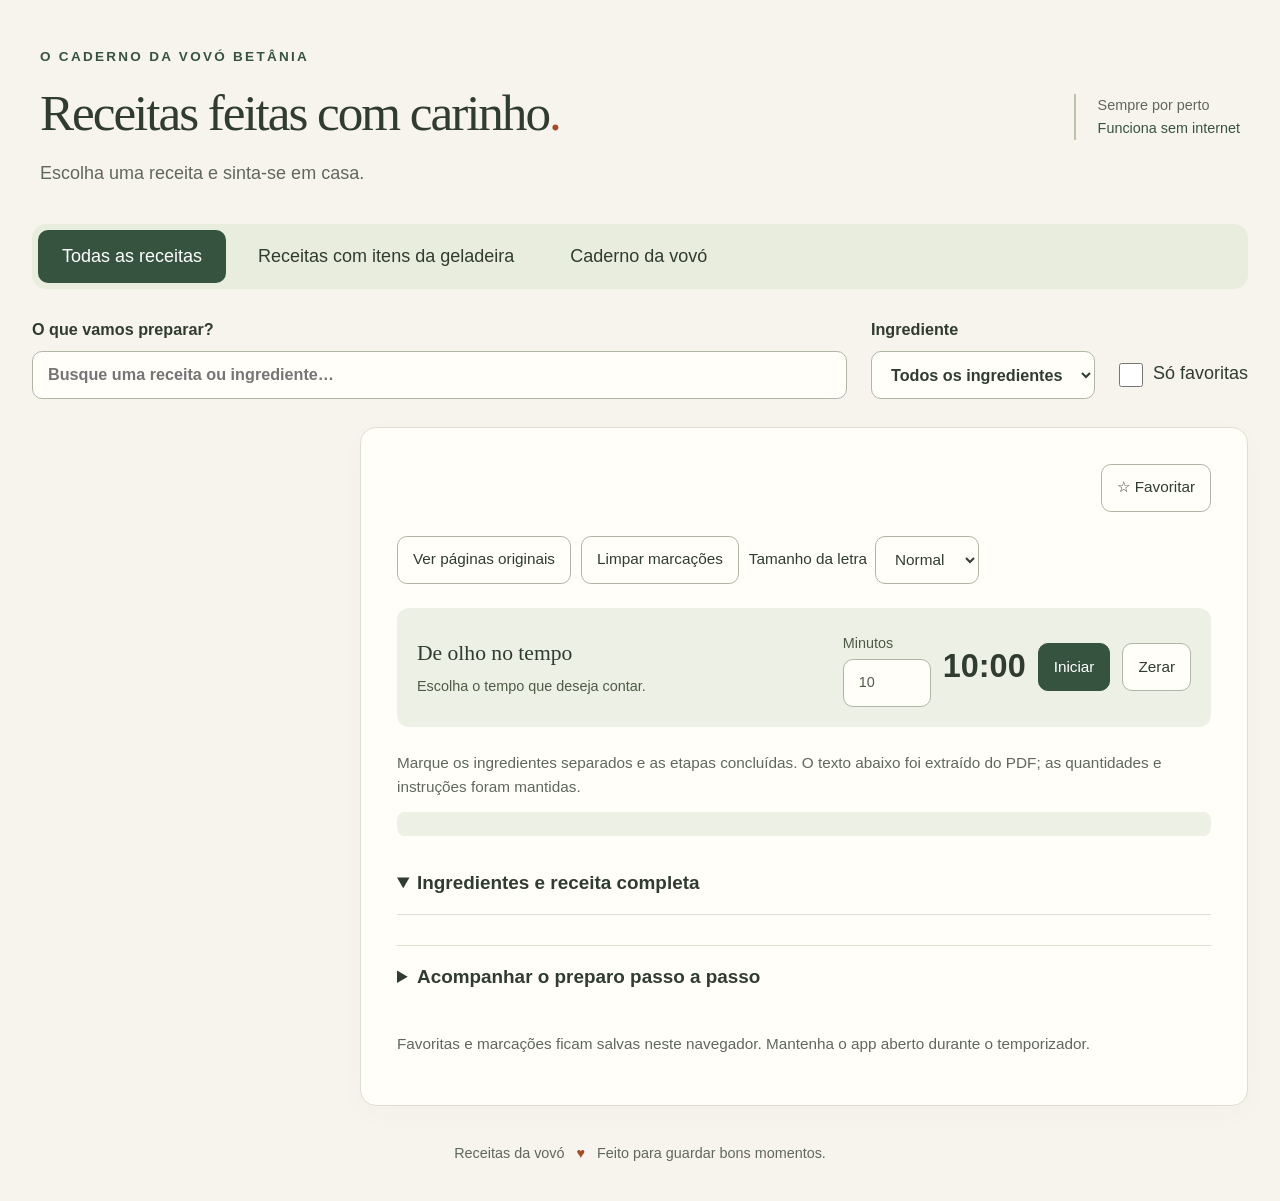
==== index.html @ 7621cc0f "Receitas" ====
<!doctype html>
<html lang="pt-BR">
  <head>
    <meta charset="utf-8" />
    <meta name="viewport" content="width=device-width, initial-scale=1" />
    <title>Receitas da vovó · Feitas com carinho</title>
    <meta
      name="description"
      content="Um caderno de receitas cheio de carinho: escolha, separe os ingredientes e cozinhe no seu ritmo."
    />
    <link
      rel="icon"
      type="image/svg+xml"
      href="data:image/svg+xml,%3Csvg xmlns='http://www.w3.org/2000/svg' viewBox='0 0 32 32'%3E%3Crect width='32' height='32' rx='6' fill='%23183c31'/%3E%3Cpath d='M8 7h16v18H8zM8 14h16M12 10v2M12 18v4' fill='none' stroke='%23eab958' stroke-width='2'/%3E%3C/svg%3E"
    />
    <link rel="stylesheet" href="style.css" />
  </head>
  <body>
    <a href="#cook-reader" class="skip">Ir para as receitas</a>
    <header>
      <div>
        <p class="brand">O CADERNO DA VOVÓ BETÂNIA</p>
        <h1>Receitas feitas com carinho<span>.</span></h1>
        <p id="collection-author">Escolha uma receita e sinta-se em casa.</p>
      </div>
      <span class="offline"
        >Sempre por perto<br /><strong>Funciona sem internet</strong></span
      >
    </header>
    <nav class="mode-nav" aria-label="Modo de consulta">
      <button type="button" id="practical-mode" aria-pressed="true">
        Todas as receitas</button
      ><button type="button" id="book-mode" aria-pressed="false">
        Receitas com itens da geladeira</button
      ><button type="button" id="vovo-mode" aria-pressed="false">
        Caderno da vovó
      </button>
    </nav>
    <main id="conteudo">
      <section id="practical-view" aria-label="Cozinha prática">
        <div class="finder">
          <label class="search-field" for="search"
            >O que vamos preparar?<input
              id="search"
              type="search"
              placeholder="Busque uma receita ou ingrediente…"
              autocomplete="off" /></label
          ><label for="ingredient-filter"
            >Ingrediente<select id="ingredient-filter">
              <option value="">Todos os ingredientes</option>
            </select></label
          ><label class="favorite-filter"
            ><input type="checkbox" id="favorites-only" /> Só favoritas</label
          >
        </div>
        <div class="kitchen-layout">
          <aside class="catalog">
            <p id="result-count" role="status"></p>
            <div id="catalog-list"></div>
          </aside>
          <article class="cook-reader" id="cook-reader" tabindex="-1">
            <div class="cook-header">
              <div>
                <p class="eyebrow" id="cook-category"></p>
                <h2 id="cook-title"></h2>
                <div class="recipe-meta">
                  <span id="cook-serving"></span><span id="cook-prep"></span>
                </div>
              </div>
              <button type="button" id="favorite-button" aria-pressed="false">
                ☆ Favoritar
              </button>
            </div>
            <img
              id="cook-cake-image"
              class="cake-photo"
              alt="Bolo Betânia com massa clara e de chocolate, com fatias cortadas"
              width="1280"
              height="720"
              hidden
            />
            <div class="cook-actions">
              <button type="button" id="open-original">
                Ver páginas originais</button
              ><button type="button" id="reset-checks">Limpar marcações</button
              ><label for="cook-font"
                >Tamanho da letra
                <select id="cook-font">
                  <option value="1.125rem">Normal</option>
                  <option value="1.25rem">Grande</option>
                  <option value="1.5rem">Maior</option>
                </select></label
              >
            </div>
            <div class="timer">
              <div>
                <strong>De olho no tempo</strong>
                <p id="timer-recipe">Escolha o tempo que deseja contar.</p>
              </div>
              <label for="timer-minutes"
                >Minutos
                <input
                  id="timer-minutes"
                  type="number"
                  min="1"
                  max="1440"
                  value="10"
                  step="1" /></label
              ><output id="timer-display" aria-live="off">10:00</output
              ><button type="button" id="timer-toggle">Iniciar</button
              ><button type="button" id="timer-reset">Zerar</button
              ><span id="timer-status" role="status"></span>
            </div>
            <p class="cook-help" id="cook-help">
              Marque os ingredientes separados e as etapas concluídas. O texto
              abaixo foi extraído do PDF; as quantidades e instruções foram
              mantidas.
            </p>
            <p id="check-progress" role="status"></p>
            <details class="full-recipe" open>
              <summary>Ingredientes e receita completa</summary>
              <div id="cook-parts"></div>
            </details>
            <details class="timeline-panel">
              <summary>Acompanhar o preparo passo a passo</summary>
              <p class="timeline-intro">
                Etapas na ordem apresentada na receita. Quando houver preparos
                paralelos ou uma condição para continuar, siga as orientações de
                cada etapa.
              </p>
              <p id="timeline-progress" role="status"></p>
              <ol id="prep-timeline"></ol>
            </details>
            <p class="storage-note" id="storage-note">
              Favoritas e marcações ficam salvas neste navegador. Mantenha o app
              aberto durante o temporizador.
            </p>
          </article>
        </div>
      </section>
      <section id="vovo-view" hidden aria-labelledby="vovo-heading">
        <div class="vovo-layout">
          <aside class="vovo-index">
            <h2 id="vovo-heading">Vovó Betânia</h2>
            <p>1 receita</p>
            <a href="#bolo-betania" aria-current="true">Bolo Betânia</a>
          </aside>
          <article id="bolo-betania" class="vovo-recipe" tabindex="-1">
            <p class="eyebrow">CADERNO DA VOVÓ</p>
            <h2>Bolo Betânia</h2>
            <img
              id="betania-cake-image"
              class="cake-photo"
              src="imagens/bolo-betania.png"
              alt="Bolo Betânia com massa clara e de chocolate, com fatias cortadas"
              width="1280"
              height="720"
            />
            <button type="button" id="vovo-practical">
              Preparar na Cozinha prática
            </button>
            <p class="vovo-status">Transcrição da foto — para conferência.</p>
            <h3>Ingredientes</h3>
            <ul>
              <li>4 ou 5 ovos</li>
              <li>200 gs margarina Qualy (manteiga)</li>
              <li>1 ½ xícara açúcar</li>
              <li>3 xícaras farinha de trigo (peneirado)</li>
              <li>1 xícara leite</li>
              <li>1 pitada de sal</li>
              <li>1 colher de fermento</li>
            </ul>
            <h3>Modo de preparo</h3>
            <p>
              Na batedeira coloca os ovos e liga até dobrar de volume, depois
              coloca a margarina e o açúcar e continua batendo até ficar um
              creme claro.
            </p>
            <p>
              Desliga a batedeira e vai colocando o trigo e alternando com o
              leite.
            </p>
            <p>Por último o sal e o fermento.</p>
            <h3>Obs:</h3>
            <p>Se quiser de chocolate mistura com o trigo.</p>
            <aside class="vovo-note">
              <strong>Conferência da transcrição</strong>
              <p>
                A anotação entre parênteses após a farinha foi lida como
                “peneirado”.
              </p>
              <p>
                A receita não informa o tamanho da colher de fermento, a
                quantidade de chocolate, a temperatura nem o tempo de forno.
              </p>
            </aside>
            <details class="vovo-photo" id="vovo-photo">
              <summary>Conferir a foto original</summary>
              <img
                src="imagens/receita-manuscrita.jpg"
                alt="Foto da receita manuscrita Bolo Betânia"
                loading="lazy"
                width="1152"
                height="2048"
              />
            </details>
          </article>
        </div>
      </section>

      <div id="book-view" hidden>
        <nav class="contents" aria-label="Sumário">
          <p class="contents-label">SUMÁRIO</p>
          <div
            id="tabs"
            class="tabs"
            role="tablist"
            aria-label="Ingredientes"
          ></div>
        </nav>
        <div id="chapter-panel" class="workspace" role="tabpanel" tabindex="0">
          <aside class="recipe-index" aria-label="Receitas do ingrediente">
            <div class="index-heading">
              <h2 id="chapter-title"></h2>
              <span id="recipe-count"></span>
            </div>
            <div id="recipes" class="recipes"></div>
          </aside>
          <section class="reader" aria-labelledby="recipe-title">
            <div class="reader-top">
              <div>
                <h2 id="recipe-title"></h2>
                <p class="page-range" id="page-range"></p>
              </div>
              <label class="zoom-label" for="zoom"
                >Ampliar
                <select id="zoom">
                  <option value="1">100%</option>
                  <option value="1.25">125%</option>
                  <option value="1.5">150%</option>
                  <option value="2">200%</option>
                  <option value="2.5">250%</option>
                  <option value="3">300%</option>
                </select></label
              >
            </div>
            <div class="page-scroll">
              <div id="pages" class="pages" aria-busy="true"></div>
            </div>
            <div class="pager">
              <button type="button" id="previous">← Receita anterior</button
              ><button type="button" id="next">Próxima receita →</button>
            </div>
            <p class="source-note">
              Páginas originais do PDF enviado, com a escrita e as imagens
              preservadas.
            </p>
          </section>
        </div>
      </div>
    </main>
    <noscript
      >Ative o JavaScript do navegador para consultar as receitas.</noscript
    >

    <footer>
      Receitas da vovó <span aria-hidden="true">♥</span> Feito para guardar bons
      momentos.
    </footer>
    <script src="dados.js"></script>
    <script src="script.js"></script>
  </body>
</html>
---- style.css ----
﻿/* Cores e medidas compartilhadas: ajuste o visual por aqui. */
:root {
  font-family: Arial, Helvetica, sans-serif;
  font-size: 18px;
  color: #303c30;
  background: #f7f4ed;
  --green: #365340;
  --muted: #60685b;
  --line: #deded0;
  --paper: #fffef9;
  --soft: #edf0e5;
}
* { box-sizing: border-box; }
body { margin: 0; line-height: 1.6; }
[hidden] { display: none !important; }
button, input, select { font: inherit; color: inherit; }
button, select, input[type="search"], input[type="number"] {
  min-height: 48px;
  border: 1px solid #aeb7a5;
  border-radius: 10px;
  padding: 10px 15px;
  background: var(--paper);
}
button, summary, select, label:has(input[type="checkbox"]) { cursor: pointer; }
button:hover:not(:disabled), summary:hover { background: var(--soft); }
button:disabled { opacity: .45; cursor: default; }
:focus-visible { outline: 3px solid #a34d27; outline-offset: 4px; }
input[type="checkbox"] { width: 24px; height: 24px; flex-shrink: 0; margin: 3px 0 0; accent-color: var(--green); }
a { color: var(--green); }
h1, h2 { font-family: Georgia, "Times New Roman", serif; font-weight: 400; line-height: 1.2; }
h3 { font-size: 1.15rem; }
p { margin: 0 0 16px; }
.skip { position: absolute; left: 20px; top: -100px; padding: 12px; background: white; z-index: 5; }
.skip:focus { top: 12px; }
header {
  max-width: 1400px;
  margin: auto;
  padding: 46px 40px 36px;
  display: flex;
  align-items: center;
  justify-content: space-between;
  gap: 28px;
}
header .brand { font-size: .75rem; font-weight: 700; letter-spacing: .17em; color: var(--green); margin-bottom: 14px; }
h1 { font-size: clamp(2rem, 4vw, 3.5rem); letter-spacing: -.04em; margin: 0 0 16px; }
h1 span, footer span { color: #a34d27; }
header p:last-child { color: var(--muted); margin: 0; }
.offline { flex-shrink: 0; border-left: 2px solid #b9c4ab; padding-left: 22px; font-size: .8rem; color: var(--muted); }
.offline strong { font-weight: 400; color: var(--green); }
.mode-nav { display: flex; flex-wrap: wrap; gap: 8px; max-width: 1320px; margin: 0 auto 28px; padding: 6px; background: #e9edde; border-radius: 14px; }
.mode-nav button { border: 0; background: transparent; padding: 12px 24px; }
.mode-nav button[aria-pressed="true"], #timer-toggle, #vovo-practical, .vovo-index a { background: var(--green); color: white; border-color: var(--green); }
.finder { max-width: 1320px; margin: 0 auto 28px; display: flex; align-items: end; gap: 24px; }
.finder label:not(.favorite-filter) { display: grid; gap: 8px; font-weight: 700; font-size: .9rem; }
.search-field { flex: 1; }
.finder input[type="search"] { width: 100%; }
.favorite-filter { display: flex; gap: 10px; align-items: center; min-height: 50px; white-space: nowrap; }
.kitchen-layout, .workspace, .vovo-layout { max-width: 1320px; margin: auto; display: grid; grid-template-columns: 300px minmax(0, 1fr); gap: 28px; align-items: start; }
.catalog, .recipe-index { position: sticky; top: 20px; max-height: calc(100vh - 40px); overflow: auto; scrollbar-width: thin; padding: 4px 10px 16px 0; }
#result-count, .index-heading { color: var(--muted); font-size: .85rem; margin: 0 0 16px 12px; }
.catalog-recipe, .recipe { display: block; width: 100%; text-align: left; padding: 16px; margin-bottom: 6px; background: transparent; border: 1px solid transparent; }
.catalog-recipe strong { display: block; font-size: .92rem; line-height: 1.5; }
.catalog-recipe span { display: block; font-size: .8rem; color: var(--muted); margin-top: 6px; }
.catalog-recipe[aria-current="true"], .recipe[aria-current="true"] { background: var(--paper); border-color: #9cab8e; border-left: 4px solid var(--green); }
.empty-results { padding: 16px; }
.cook-reader, .vovo-recipe, .reader { min-width: 0; padding: 36px; background: var(--paper); border: 1px solid var(--line); border-radius: 16px; box-shadow: 0 8px 30px #39462c06; }
.cook-header, .reader-top { display: flex; align-items: flex-start; justify-content: space-between; gap: 18px; }
.eyebrow, .contents-label { color: var(--green); font-weight: 700; font-size: .75rem; letter-spacing: .1em; margin: 0 0 12px; }
#cook-title, .vovo-recipe > h2 { font-size: clamp(1.8rem, 3vw, 2.7rem); margin: 0 0 18px; }
.recipe-meta { display: flex; flex-wrap: wrap; gap: 8px 20px; font-size: .85rem; color: var(--muted); }
#favorite-button { flex-shrink: 0; font-size: .85rem; }
#favorite-button[aria-pressed="true"] { color: #755011; background: #fbefcc; border-color: #ad862c; }
.cake-photo { display: block; width: 100%; height: auto; border-radius: 12px; margin: 26px 0; }
.cook-actions { display: flex; flex-wrap: wrap; align-items: center; gap: 10px; margin: 24px 0; font-size: .85rem; }
.cook-actions label { display: flex; flex-wrap: wrap; align-items: center; gap: 8px; }
.timer { display: flex; flex-wrap: wrap; align-items: center; gap: 12px; padding: 20px; background: var(--soft); border-radius: 12px; }
.timer > div { flex: 1 1 160px; }
.timer strong { font-family: Georgia, serif; font-size: 1.2rem; font-weight: 400; }
.timer p, .timer label, #timer-status { font-size: .8rem; color: #4f5b46; margin: 4px 0 0; }
.timer label { display: grid; gap: 4px; }
.timer input { width: 88px; }
.timer button { font-size: .85rem; }
#timer-display { font-size: 1.8rem; font-weight: 700; font-variant-numeric: tabular-nums; }
#timer-status { flex-basis: 100%; }
#timer-status:empty { display: none; }
.cook-help, .storage-note, .source-note, .timeline-intro, .vovo-status { color: var(--muted); font-size: .85rem; margin: 24px 0 12px; }
#check-progress { color: var(--green); background: var(--soft); padding: 12px 16px; border-radius: 8px; font-size: .85rem; }
summary { padding: 16px 0; font-weight: 700; font-size: 1.05rem; }
.full-recipe > summary { border-bottom: 1px solid var(--line); }
#cook-parts, #prep-timeline { font-size: 1.125rem; line-height: 1.8; }
#cook-parts h3 { font-size: 1.12em; font-family: Georgia, serif; margin: 28px 0 12px; }
.part-meta, .part-intro { color: var(--muted); }
.part-meta { font-size: .9em; margin: 4px 0; }
.part-note, .vovo-note, .timeline-note { background: #faf0db; border-left: 3px solid #bd8d43; padding: 16px 20px; margin: 20px 0; }
.check-row, .timeline-check { display: flex; align-items: flex-start; gap: 14px; padding: 15px 4px; }
.check-row { border-bottom: 1px solid #e9e8df; }
.check-row input, .timeline-check input { margin-top: 8px; }
.check-row span, .timeline-check span { min-width: 0; overflow-wrap: anywhere; }
.check-row:has(input:checked) { color: #5c6854; background: var(--soft); }
.ingredient:has(input:checked) span { text-decoration: line-through; }
.timeline-panel { border-top: 1px solid var(--line); margin-top: 30px; }
.timeline-intro { margin-top: 8px; }
#timeline-progress { color: var(--green); font-weight: 700; }
#prep-timeline { list-style: none; padding: 0; }
.timeline-step { display: grid; grid-template-columns: 36px minmax(0, 1fr); gap: 12px; margin-bottom: 16px; }
.timeline-marker { display: grid; place-items: center; height: 36px; border-radius: 50%; background: var(--soft); font-size: .9rem; }
.timeline-body { padding: 16px; border: 1px solid var(--line); border-radius: 12px; }
.timeline-section { font-size: .8rem; font-weight: 700; color: var(--muted); margin: 0; }
.timeline-step[data-state="next"] .timeline-marker { background: var(--green); color: white; }
.timeline-step[data-state="next"] .timeline-body { border-color: var(--green); }
.timeline-step[data-state="done"] .timeline-body { background: var(--soft); }
.timeline-note { font-size: .9em; }
.vovo-index { padding: 20px 10px; }
.vovo-index h2 { margin: 0 0 16px; }
.vovo-index a { display: block; padding: 14px; border-radius: 10px; text-decoration: none; }
.vovo-recipe { font-size: 1.125rem; line-height: 1.85; }
.vovo-recipe li { padding: 6px 0; }
.vovo-photo img { display: block; max-width: 100%; height: auto; margin-top: 16px; }
.contents { max-width: 1320px; margin: 0 auto 28px; }
.tabs { display: flex; flex-wrap: wrap; gap: 8px; }
.tab { font-size: .85rem; }
.tab[aria-selected="true"] { background: var(--green); color: white; }
.index-heading { display: flex; flex-wrap: wrap; gap: 8px; align-items: baseline; }
.index-heading h2 { font-size: 1.2rem; margin: 0; }
.recipe { font-size: .9rem; }
#recipe-title { font-size: 1.6rem; margin: 0 0 12px; }
.page-range, .zoom-label, figcaption { font-size: .8rem; color: var(--muted); }
.zoom-label { display: grid; gap: 8px; }
.page-scroll { overflow-x: auto; margin-top: 24px; background: var(--soft); border-radius: 8px; }
.pages { --page-zoom: 1; width: calc(100% * var(--page-zoom)); min-height: 180px; }
figure { margin: 0 0 16px; }
figure img { display: block; width: 100%; height: auto; }
figcaption { text-align: center; padding: 8px; }
.pager { display: flex; justify-content: space-between; flex-wrap: wrap; gap: 12px; margin-top: 24px; }
.pager button { font-size: .85rem; }
.error { color: #9c3122; padding: 20px; }
footer { text-align: center; padding: 36px 20px; color: var(--muted); font-size: .8rem; }
footer span { margin: 0 8px; }
noscript { display: block; padding: 24px; text-align: center; }
/* Tablet e celular: a lista fica acima da receita. */
@media (max-width: 1400px) {
  .mode-nav, .finder, .kitchen-layout, .workspace, .vovo-layout, .contents { margin-left: 32px; margin-right: 32px; }
}
@media (max-width: 1050px) {
  .kitchen-layout, .workspace, .vovo-layout { grid-template-columns: 240px minmax(0, 1fr); gap: 20px; }
  .cook-reader, .reader, .vovo-recipe { padding: 24px; }
  .cook-header, .reader-top { flex-wrap: wrap; }
  .finder { flex-wrap: wrap; gap: 16px; }
  .search-field { flex-basis: 100%; }
  .offline { display: none; }
}
@media (max-width: 720px) {
  header { padding: 30px 20px 24px; }
  header .brand { font-size: .65rem; letter-spacing: .13em; }
  .mode-nav, .finder, .kitchen-layout, .workspace, .vovo-layout, .contents { margin-left: 16px; margin-right: 16px; }
  .mode-nav { gap: 4px; }
  .mode-nav button { flex: 1 1 120px; padding: 10px; font-size: .85rem; }
  .finder label:not(.favorite-filter) { min-width: 0; }
  .finder select { width: 100%; }
  .finder > label:nth-child(2) { flex: 1 1 200px; }
  .favorite-filter { font-size: .9rem; }
  .kitchen-layout, .workspace, .vovo-layout { display: block; }
  .catalog, .recipe-index { position: static; max-height: 270px; padding-right: 4px; margin-bottom: 24px; border-bottom: 1px solid var(--line); }
  .catalog-recipe { padding: 12px; }
  .cook-reader, .reader, .vovo-recipe { padding: 22px 16px; }
  .cook-header { flex-direction: column; }
  .recipe-meta { display: grid; }
  .timer { padding: 16px; gap: 10px; }
  .timer > div { flex-basis: 100%; }
  .timer input { width: 80px; }
  .tabs { flex-wrap: nowrap; overflow-x: auto; padding: 4px 4px 12px; }
  .tab { flex-shrink: 0; }
  .timeline-step { grid-template-columns: 28px minmax(0, 1fr); gap: 8px; }
  .timeline-marker { height: 28px; }
  .timeline-body { padding: 12px; }
  .check-row, .timeline-check { gap: 10px; }
  .vovo-index { padding-top: 0; }
}
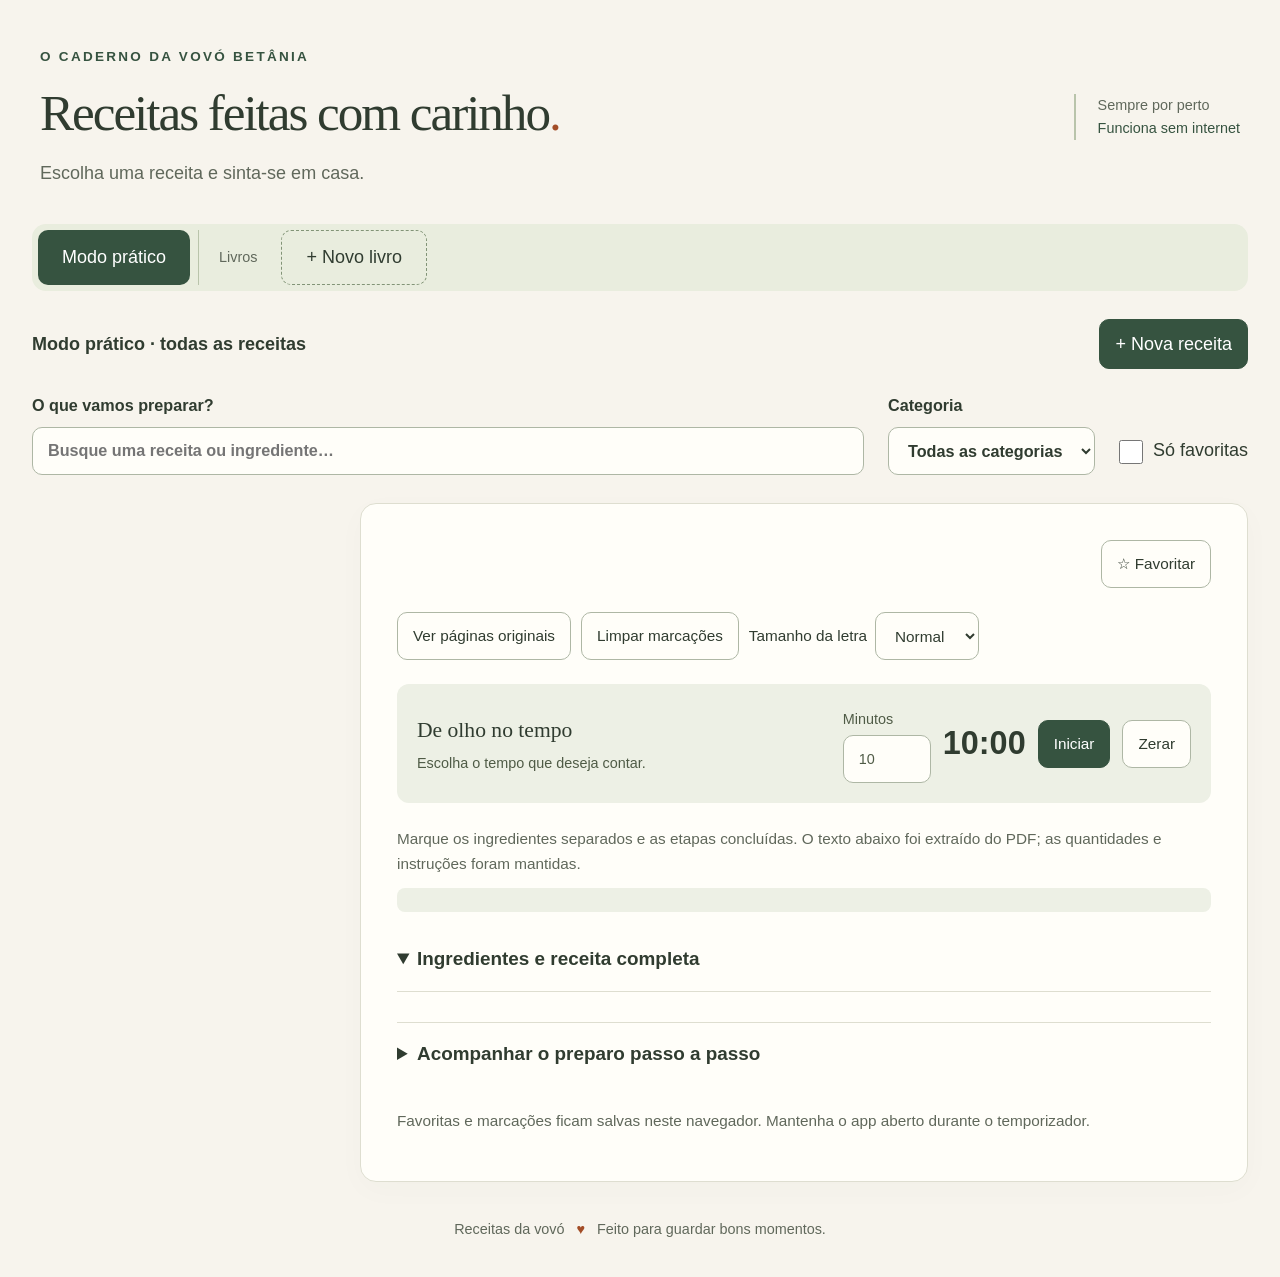
==== commit d333d3c0: "adicionar livros e receitas" ====
--- a/index.html
+++ b/index.html
@@ -27,15 +27,24 @@
         >Sempre por perto<br /><strong>Funciona sem internet</strong></span
       >
     </header>
-    <nav class="mode-nav" aria-label="Modo de consulta">
+    <nav class="mode-nav" aria-label="Modo prático e livros">
       <button type="button" id="practical-mode" aria-pressed="true">
-        Todas as receitas</button
-      ><button type="button" id="book-mode" aria-pressed="false">
-        Receitas com itens da geladeira</button
-      ><button type="button" id="vovo-mode" aria-pressed="false">
-        Caderno da vovó
+        Modo prático
       </button>
+      <div class="book-navigation" role="group" aria-labelledby="books-label">
+        <span id="books-label" class="nav-label">Livros</span>
+        <div id="book-tabs"></div>
+        <button type="button" id="add-book">+ Novo livro</button>
+      </div>
     </nav>
+    <div class="library-tools">
+      <p id="library-name">Modo prático · todas as receitas</p>
+      <button type="button" id="back-practical" hidden>
+        ← Voltar ao modo prático
+      </button>
+      <button type="button" id="add-recipe">+ Nova receita</button>
+    </div>
+    <p id="library-status" class="library-status" role="status"></p>
     <main id="conteudo">
       <section id="practical-view" aria-label="Cozinha prática">
         <div class="finder">
@@ -46,8 +55,8 @@
               placeholder="Busque uma receita ou ingrediente…"
               autocomplete="off" /></label
           ><label for="ingredient-filter"
-            >Ingrediente<select id="ingredient-filter">
-              <option value="">Todos os ingredientes</option>
+            >Categoria<select id="ingredient-filter">
+              <option value="">Todas as categorias</option>
             </select></label
           ><label class="favorite-filter"
             ><input type="checkbox" id="favorites-only" /> Só favoritas</label
@@ -58,6 +67,13 @@
             <p id="result-count" role="status"></p>
             <div id="catalog-list"></div>
           </aside>
+          <div id="empty-book" class="cook-reader" tabindex="-1" hidden>
+            <h2 tabindex="-1">Um novo livro para seus sabores</h2>
+            <p>
+              Este livro ainda não tem receitas. Use “Nova receita” para guardar
+              a primeira.
+            </p>
+          </div>
           <article class="cook-reader" id="cook-reader" tabindex="-1">
             <div class="cook-header">
               <div>
@@ -259,6 +275,98 @@
         </div>
       </div>
     </main>
+    <dialog id="book-dialog" aria-labelledby="book-dialog-title">
+      <form id="book-form">
+        <h2 id="book-dialog-title">Novo livro</h2>
+        <p>Escolha um nome. Seu livro vai ganhar uma aba aqui em cima.</p>
+        <label for="book-name">Nome do livro</label>
+        <input
+          id="book-name"
+          name="name"
+          required
+          maxlength="80"
+          placeholder="Ex.: Doces da família"
+          autofocus
+        />
+        <p id="book-error" class="form-error" role="alert"></p>
+        <div class="form-actions">
+          <button type="button" data-close="book-dialog">Cancelar</button>
+          <button type="submit" class="primary">Criar livro</button>
+        </div>
+      </form>
+    </dialog>
+    <dialog id="recipe-dialog" aria-labelledby="recipe-dialog-title">
+      <form id="recipe-form">
+        <h2 id="recipe-dialog-title">Nova receita</h2>
+        <p>
+          Escreva um ingrediente por linha e uma etapa por linha. A receita já
+          ficará pronta para acompanhar no modo prático.
+        </p>
+        <label for="recipe-book">Livro</label>
+        <select id="recipe-book" name="bookId" required></select>
+        <label for="new-title">Nome da receita</label>
+        <input
+          id="new-title"
+          name="title"
+          required
+          maxlength="160"
+          placeholder="Ex.: Bolo de cenoura"
+        />
+        <div class="form-columns">
+          <label
+            >Categoria (opcional)<input
+              name="category"
+              maxlength="80"
+              placeholder="Ex.: Bolos"
+          /></label>
+          <label
+            >Rendimento (opcional)<input
+              name="serving"
+              maxlength="80"
+              placeholder="Ex.: 8 porções"
+          /></label>
+          <label
+            >Tempo de preparo (opcional)<input
+              name="prep"
+              maxlength="80"
+              placeholder="Ex.: 40 minutos"
+          /></label>
+        </div>
+        <label for="new-ingredients">Ingredientes — um por linha</label>
+        <textarea
+          id="new-ingredients"
+          name="ingredients"
+          rows="5"
+          required
+          maxlength="20000"
+          placeholder="2 cenouras&#10;3 ovos&#10;2 xícaras de farinha"
+        ></textarea>
+        <label for="new-steps">Modo de preparo — uma etapa por linha</label>
+        <textarea
+          id="new-steps"
+          name="steps"
+          rows="5"
+          required
+          maxlength="30000"
+          placeholder="Bata as cenouras com os ovos.&#10;Misture a farinha."
+        ></textarea>
+        <label for="new-notes">Observações (opcional)</label>
+        <textarea
+          id="new-notes"
+          name="notes"
+          rows="2"
+          maxlength="10000"
+        ></textarea>
+        <p class="form-help">
+          Livros e receitas novos ficam salvos neste navegador.
+        </p>
+        <p id="recipe-error" class="form-error" role="alert"></p>
+        <div class="form-actions">
+          <button type="button" data-close="recipe-dialog">Cancelar</button>
+          <button type="submit" class="primary">Salvar e preparar</button>
+        </div>
+      </form>
+    </dialog>
     <noscript
       >Ative o JavaScript do navegador para consultar as receitas.</noscript
     >
--- a/style.css
+++ b/style.css
@@ -176,3 +176,46 @@
   .check-row, .timeline-check { gap: 10px; }
   .vovo-index { padding-top: 0; }
 }
+/* Livros e formulários de cadastro. */
+#book-tabs { display: flex; flex-wrap: wrap; gap: 8px; min-width: 0; }
+.mode-nav button { overflow-wrap: anywhere; }
+.mode-nav #add-book { border: 1px dashed #829477; }
+.library-tools, .library-status { max-width: 1320px; margin: 0 auto 24px; }
+.library-tools { display: flex; flex-wrap: wrap; align-items: center; gap: 12px; }
+.library-tools p { flex: 1; margin: 0; font-weight: 700; overflow-wrap: anywhere; }
+.library-status { color: var(--green); }
+.library-status:empty, .form-error:empty { display: none; }
+.primary, #add-recipe { background: var(--green); border-color: var(--green); color: white; }
+.primary:hover:not(:disabled), #add-recipe:hover { background: #294130; }
+dialog { width: min(680px, calc(100% - 32px)); max-height: calc(100dvh - 40px); padding: 28px; border: 1px solid var(--line); border-radius: 16px; background: var(--paper); color: inherit; }
+dialog::backdrop { background: #20302488; }
+dialog h2 { margin: 0 0 16px; font-size: 1.8rem; }
+dialog p { font-size: .9rem; }
+dialog label { display: block; margin: 16px 0 6px; font-weight: 700; font-size: .9rem; }
+dialog input, dialog select, dialog textarea { display: block; width: 100%; min-width: 0; min-height: 48px; padding: 10px 12px; border: 1px solid #aeb7a5; border-radius: 8px; font: inherit; color: inherit; background: white; }
+dialog textarea { resize: vertical; line-height: 1.6; }
+.form-columns { display: grid; grid-template-columns: repeat(3, minmax(0, 1fr)); gap: 12px; }
+.form-columns input { margin-top: 6px; }
+.form-actions { display: flex; flex-wrap: wrap; justify-content: flex-end; gap: 12px; margin-top: 24px; }
+.form-help, .form-error { margin-top: 16px; }
+.form-error { color: #9c3122; }
+.form-help { color: var(--muted); }
+#cook-title, #library-status { overflow-wrap: anywhere; }
+@media (max-width: 1400px) {
+  .library-tools, .library-status { margin-left: 32px; margin-right: 32px; }
+}
+@media (max-width: 720px) {
+  #book-tabs { display: contents; }
+  .library-tools, .library-status { margin-left: 16px; margin-right: 16px; }
+  .library-tools p { flex-basis: 100%; }
+  dialog { padding: 20px; }
+  .form-columns { grid-template-columns: 1fr; gap: 0; }
+}
+
+/* O modo prático reúne tudo; os livros têm seu próprio grupo. */
+.book-navigation { display: flex; flex-wrap: wrap; align-items: center; gap: 8px; flex: 1; min-width: 0; border-left: 1px solid #b9c4ab; padding-left: 12px; }
+.nav-label { color: var(--muted); font-size: .8rem; padding: 0 8px; }
+@media (max-width: 720px) {
+  .book-navigation { flex-basis: 100%; border-left: 0; border-top: 1px solid #b9c4ab; padding: 12px 0 0; margin-top: 4px; }
+  .nav-label { flex-basis: 100%; }
+}
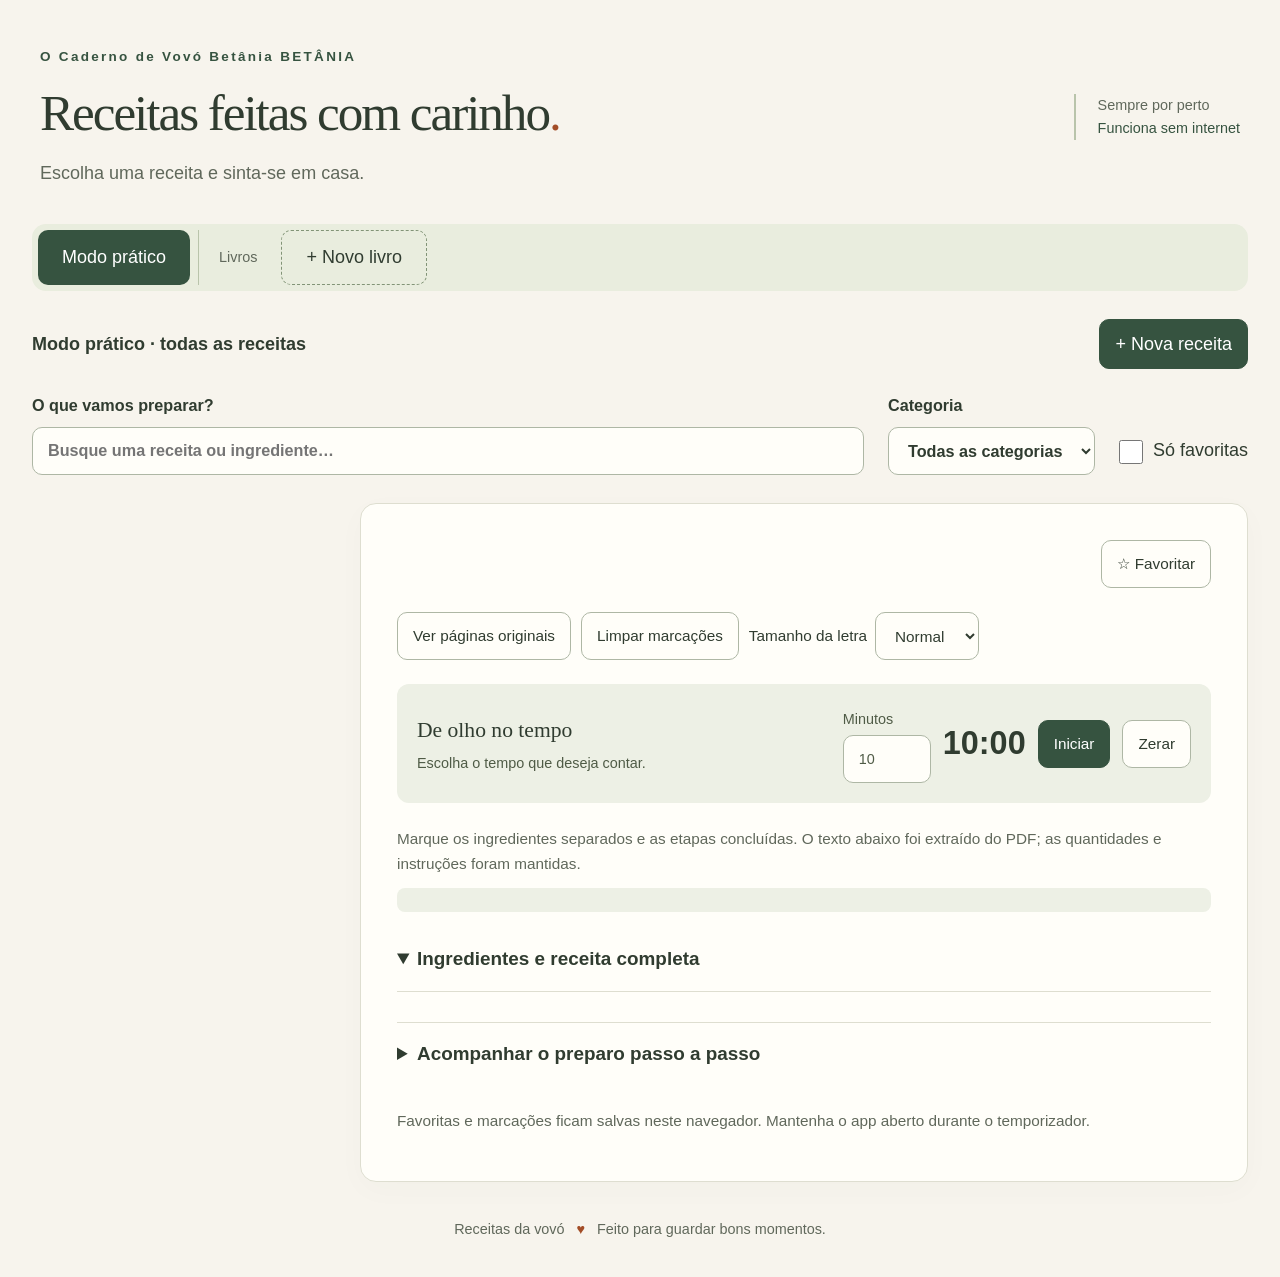
==== commit fa0fb033: "de" ====
--- a/index.html
+++ b/index.html
@@ -19,7 +19,7 @@
     <a href="#cook-reader" class="skip">Ir para as receitas</a>
     <header>
       <div>
-        <p class="brand">O CADERNO DA VOVÓ BETÂNIA</p>
+        <p class="brand">O Caderno de Vovó Betânia BETÂNIA</p>
         <h1>Receitas feitas com carinho<span>.</span></h1>
         <p id="collection-author">Escolha uma receita e sinta-se em casa.</p>
       </div>
@@ -162,7 +162,7 @@
             <a href="#bolo-betania" aria-current="true">Bolo Betânia</a>
           </aside>
           <article id="bolo-betania" class="vovo-recipe" tabindex="-1">
-            <p class="eyebrow">CADERNO DA VOVÓ</p>
+            <p class="eyebrow">Caderno de Vovó Betânia</p>
             <h2>Bolo Betânia</h2>
             <img
               id="betania-cake-image"
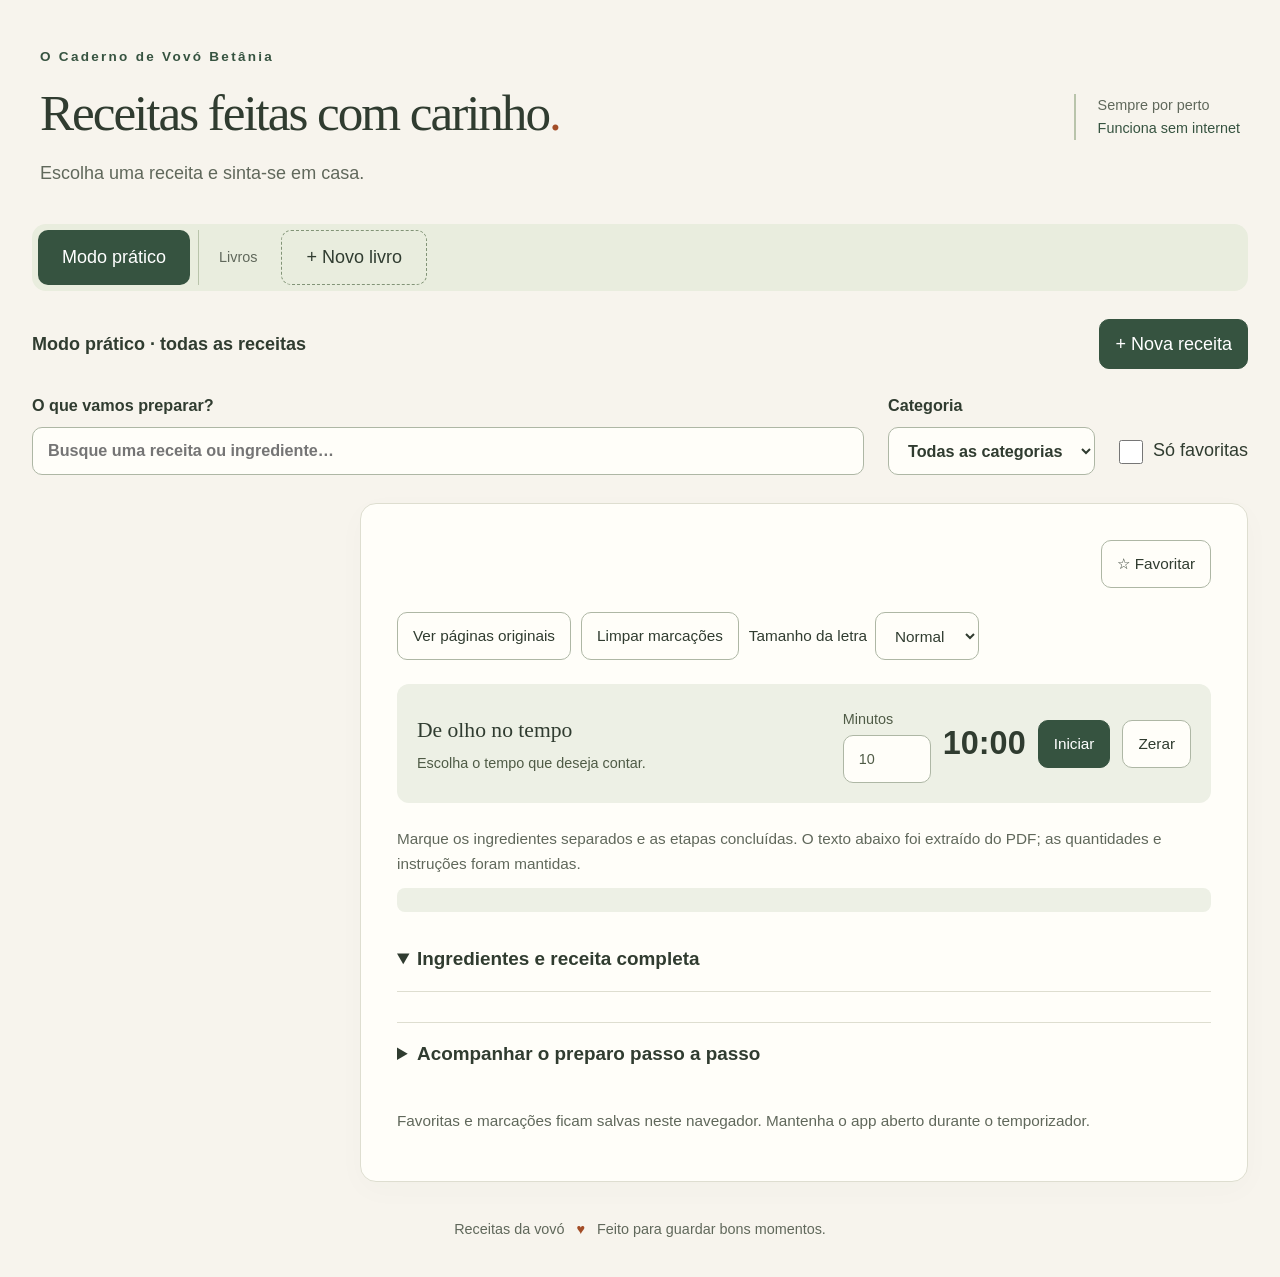
==== commit 4b2ac033: "ajuste title" ====
--- a/index.html
+++ b/index.html
@@ -19,7 +19,7 @@
     <a href="#cook-reader" class="skip">Ir para as receitas</a>
     <header>
       <div>
-        <p class="brand">O Caderno de Vovó Betânia BETÂNIA</p>
+        <p class="brand">O Caderno de Vovó Betânia</p>
         <h1>Receitas feitas com carinho<span>.</span></h1>
         <p id="collection-author">Escolha uma receita e sinta-se em casa.</p>
       </div>
